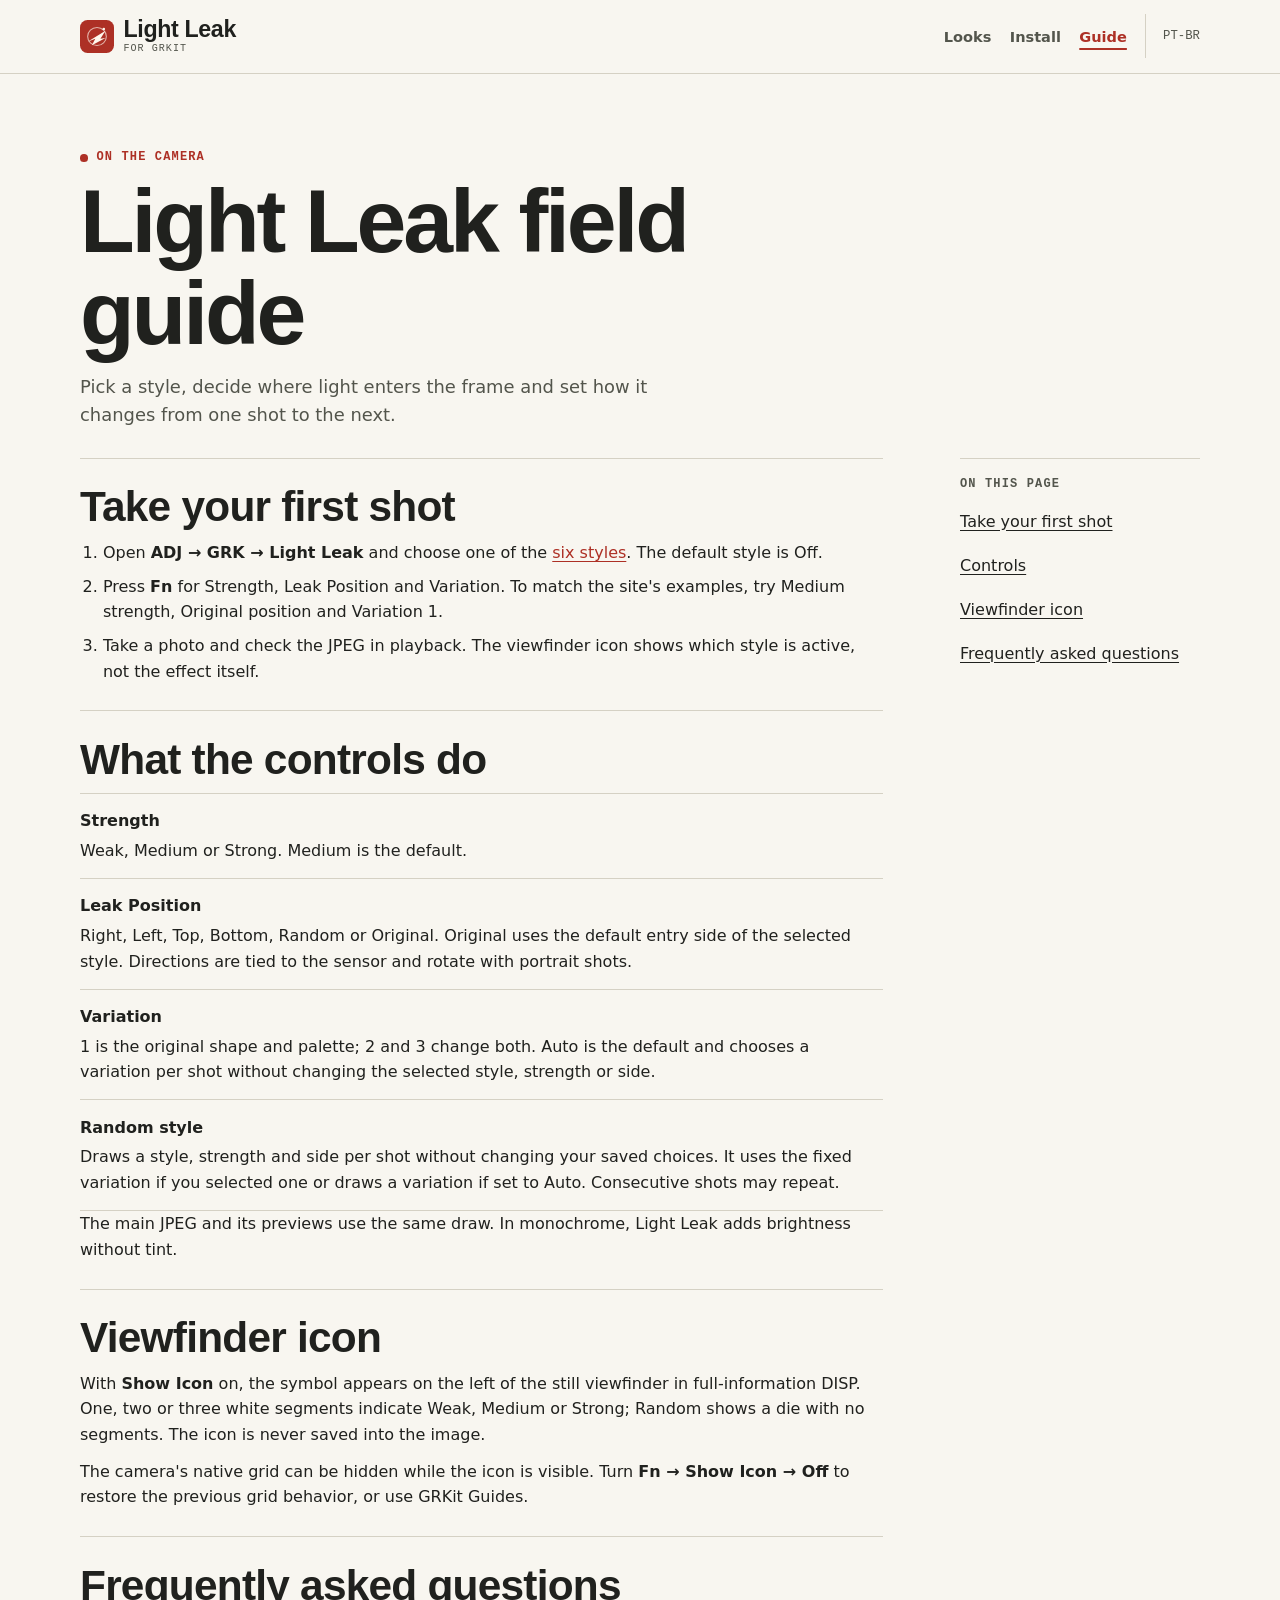
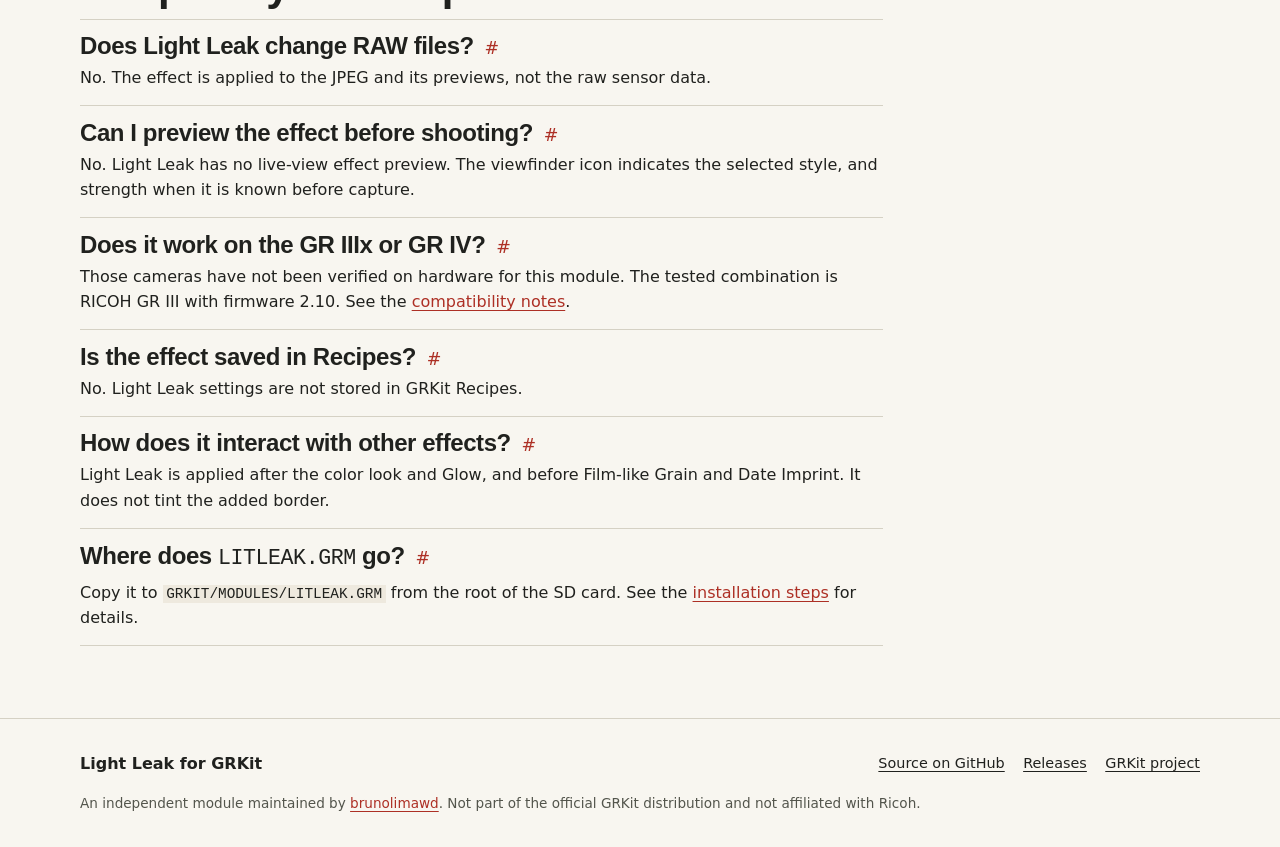
==== guide/index.html @ 66092edd "feat(site): launch the Light Leak microsite" ====
<!doctype html>
<html lang="en">
<head>
  <meta charset="utf-8">
  <meta name="viewport" content="width=device-width, initial-scale=1">
  <title>Light Leak field guide — styles, variations and FAQ</title>
  <meta name="description" content="Use Light Leak from the GRKit menu on your RICOH GR III. Learn what the controls do and get answers about RAW, live view, Recipes and compatibility.">
  <link rel="canonical" href="https://brunolimawd.github.io/grkit-light-leak/guide/">
  <link rel="alternate" hreflang="en" href="https://brunolimawd.github.io/grkit-light-leak/guide/">
  <link rel="alternate" hreflang="pt-BR" href="https://brunolimawd.github.io/grkit-light-leak/pt-br/guide/">
  <link rel="alternate" hreflang="x-default" href="https://brunolimawd.github.io/grkit-light-leak/guide/">
  <meta property="og:type" content="website">
  <meta property="og:site_name" content="Light Leak for GRKit">
  <meta property="og:title" content="Light Leak field guide — styles, variations and FAQ">
  <meta property="og:description" content="Pick a style, set the strength and direction, and see what Light Leak changes in the camera.">
  <meta property="og:url" content="https://brunolimawd.github.io/grkit-light-leak/guide/">
  <meta property="og:locale" content="en_US">
  <meta property="og:locale:alternate" content="pt_BR">
  <meta property="og:image" content="https://brunolimawd.github.io/grkit-light-leak/assets/share.jpg">
  <meta property="og:image:width" content="1200">
  <meta property="og:image:height" content="630">
  <meta property="og:image:alt" content="An illustrated train crosses a bay at dusk with a red light leak entering from the right.">
  <meta name="twitter:card" content="summary_large_image">
  <link rel="icon" type="image/svg+xml" href="../assets/mark.svg">
  <link rel="stylesheet" href="../assets/site.css">
</head>
<body>
  <a class="skip" href="#main">Skip to content</a>
  <header class="masthead">
    <div class="wrap masthead-inner">
      <a class="brand" href="../">
        <img src="../assets/mark.svg" alt="" width="40" height="40">
        <span><span class="brand-name">Light Leak</span> <span class="brand-sub">FOR GRKIT</span></span>
      </a>
      <nav class="nav" aria-label="Main navigation">
        <ul>
          <li><a href="../">Looks</a></li>
          <li><a href="../install/">Install</a></li>
          <li><a href="./" aria-current="page">Guide</a></li>
          <li><a class="language" href="../pt-br/guide/" lang="pt-BR" hreflang="pt-BR">PT-BR<span class="sr-only"> · Português (Brasil)</span></a></li>
        </ul>
      </nav>
    </div>
  </header>

  <main id="main" class="wrap" tabindex="-1">
    <div class="page-intro">
      <p class="eyebrow">On the camera</p>
      <h1>Light Leak field guide</h1>
      <p>Pick a style, decide where light enters the frame and set how it changes from one shot to the next.</p>
    </div>
    <div class="docs-layout">
      <nav class="contents" aria-label="On this page">
        <p class="label">On this page</p>
        <ul>
          <li><a href="#first-shot">Take your first shot</a></li>
          <li><a href="#controls">Controls</a></li>
          <li><a href="#viewfinder">Viewfinder icon</a></li>
          <li><a href="#faq">Frequently asked questions</a></li>
        </ul>
      </nav>
      <article class="doc" aria-label="Using the module">
        <section id="first-shot" aria-labelledby="first-shot-title">
          <h2 id="first-shot-title">Take your first shot</h2>
          <ol>
            <li>Open <strong>ADJ → GRK → Light Leak</strong> and choose one of the <a href="../#looks">six styles</a>. The default style is Off.</li>
            <li>Press <strong>Fn</strong> for Strength, Leak Position and Variation. To match the site's examples, try Medium strength, Original position and Variation 1.</li>
            <li>Take a photo and check the JPEG in playback. The viewfinder icon shows which style is active, not the effect itself.</li>
          </ol>
        </section>

        <section id="controls" aria-labelledby="controls-title">
          <h2 id="controls-title">What the controls do</h2>
          <dl class="settings">
            <div><dt>Strength</dt><dd>Weak, Medium or Strong. Medium is the default.</dd></div>
            <div><dt>Leak Position</dt><dd>Right, Left, Top, Bottom, Random or Original. Original uses the default entry side of the selected style. Directions are tied to the sensor and rotate with portrait shots.</dd></div>
            <div><dt>Variation</dt><dd>1 is the original shape and palette; 2 and 3 change both. Auto is the default and chooses a variation per shot without changing the selected style, strength or side.</dd></div>
            <div><dt>Random style</dt><dd>Draws a style, strength and side per shot without changing your saved choices. It uses the fixed variation if you selected one or draws a variation if set to Auto. Consecutive shots may repeat.</dd></div>
          </dl>
          <p>The main JPEG and its previews use the same draw. In monochrome, Light Leak adds brightness without tint.</p>
        </section>

        <section id="viewfinder" aria-labelledby="viewfinder-title">
          <h2 id="viewfinder-title">Viewfinder icon</h2>
          <p>With <strong>Show Icon</strong> on, the symbol appears on the left of the still viewfinder in full-information DISP. One, two or three white segments indicate Weak, Medium or Strong; Random shows a die with no segments. The icon is never saved into the image.</p>
          <p>The camera's native grid can be hidden while the icon is visible. Turn <strong>Fn → Show Icon → Off</strong> to restore the previous grid behavior, or use GRKit Guides.</p>
        </section>

        <section id="faq" aria-labelledby="faq-title">
          <h2 id="faq-title">Frequently asked questions</h2>
          <div class="faq">
            <div id="raw"><h3><a href="#raw">Does Light Leak change RAW files? <span class="arrow" aria-hidden="true">#</span></a></h3><p>No. The effect is applied to the JPEG and its previews, not the raw sensor data.</p></div>
            <div id="live-view"><h3><a href="#live-view">Can I preview the effect before shooting? <span class="arrow" aria-hidden="true">#</span></a></h3><p>No. Light Leak has no live-view effect preview. The viewfinder icon indicates the selected style, and strength when it is known before capture.</p></div>
            <div id="gr-iiix-gr-iv"><h3><a href="#gr-iiix-gr-iv">Does it work on the GR IIIx or GR IV? <span class="arrow" aria-hidden="true">#</span></a></h3><p>Those cameras have not been verified on hardware for this module. The tested combination is RICOH GR III with firmware 2.10. See the <a href="../install/#compatibility">compatibility notes</a>.</p></div>
            <div id="recipes"><h3><a href="#recipes">Is the effect saved in Recipes? <span class="arrow" aria-hidden="true">#</span></a></h3><p>No. Light Leak settings are not stored in GRKit Recipes.</p></div>
            <div id="timing"><h3><a href="#timing">How does it interact with other effects? <span class="arrow" aria-hidden="true">#</span></a></h3><p>Light Leak is applied after the color look and Glow, and before Film-like Grain and Date Imprint. It does not tint the added border.</p></div>
            <div id="file-path"><h3><a href="#file-path">Where does <code>LITLEAK.GRM</code> go? <span class="arrow" aria-hidden="true">#</span></a></h3><p>Copy it to <code>GRKIT/MODULES/LITLEAK.GRM</code> from the root of the SD card. See the <a href="../install/#install">installation steps</a> for details.</p></div>
          </div>
        </section>
      </article>
    </div>
  </main>

  <footer class="footer">
    <div class="wrap">
      <div class="footer-row">
        <strong>Light Leak for GRKit</strong>
        <ul class="footer-links">
          <li><a href="https://github.com/brunolimawd/grkit-light-leak">Source on GitHub</a></li>
          <li><a href="https://github.com/brunolimawd/grkit-light-leak/releases">Releases</a></li>
          <li><a href="https://grkit.app/">GRKit project</a></li>
        </ul>
      </div>
      <p>An independent module maintained by <a href="https://github.com/brunolimawd">brunolimawd</a>. Not part of the official GRKit distribution and not affiliated with Ricoh.</p>
    </div>
  </footer>
</body>
</html>
---- assets/site.css ----
@font-face {
  font-family: "IBM Plex Sans Condensed";
  src: url("ibm-plex-sans-condensed-600.woff2") format("woff2");
  font-style: normal;
  font-weight: 600;
  font-display: swap;
}

:root {
  color-scheme: light;
  --paper: #f8f6f0;
  --surface: #fdfbf6;
  --ink: #20211e;
  --muted: #53554c;
  --line: #d5d1c4;
  --accent: #ad3025;
  --accent-dark: #8b251b;
  --soft-accent: #f6e8e2;
  --dark: #222722;
  --light-ink: #fbf5e5;
  --heading: "IBM Plex Sans Condensed", "Arial Narrow", "Helvetica Neue", sans-serif;
  --sans: system-ui, -apple-system, BlinkMacSystemFont, "Segoe UI", sans-serif;
  --mono: ui-monospace, "SFMono-Regular", Consolas, monospace;
  --width: 70rem;
  --gutter: clamp(1rem, 4vw, 3rem);
}

*, *::before, *::after { box-sizing: border-box; }
body { margin: 0; background: var(--paper); color: var(--ink); font: 1rem/1.6 var(--sans); }
img { display: block; max-inline-size: 100%; }
a { color: var(--accent); text-underline-offset: .2em; }
a:hover { color: var(--accent-dark); }
:focus-visible { outline: .18rem solid var(--accent); outline-offset: .23rem; }
p, figure, dl, dd { margin: 0; }
h1, h2, h3 {
  margin: 0;
  color: inherit;
  font: 600 1em/1.03 var(--heading);
  letter-spacing: -.018em;
  text-wrap: balance;
}
h2 { font-size: clamp(2.25rem, 5vw, 3.65rem); }
h3 { font-size: 1.65rem; }
ul, ol { margin-block: 0; }
code { font: .9em/1.4 var(--mono); overflow-wrap: anywhere; }
p code, td code, li code { padding: .08em .25em; background: #eee9de; }
strong { font-weight: 700; }
[id] { scroll-margin-block-start: 1.5rem; }

.wrap { width: min(calc(100% - 2 * var(--gutter)), var(--width)); margin-inline: auto; }
.sr-only {
  position: absolute;
  width: 1px;
  height: 1px;
  padding: 0;
  overflow: hidden;
  clip-path: inset(50%);
  white-space: nowrap;
}
.skip {
  position: absolute;
  left: var(--gutter);
  top: .5rem;
  z-index: 2;
  padding: .6rem .95rem;
  transform: translateY(-180%);
  background: var(--surface);
}
.skip:focus { transform: none; }
.masthead { border-block-end: 1px solid var(--line); }
.masthead-inner { display: flex; min-height: 4.55rem; align-items: center; gap: 1.8rem; }
.brand {
  display: inline-flex;
  align-items: center;
  gap: .62rem;
  min-height: 2.75rem;
  color: var(--ink);
  text-decoration: none;
  white-space: nowrap;
}
.brand img { width: 2.1rem; height: 2.1rem; }
.brand-name { display: block; font: 600 1.45rem/.9 var(--heading); letter-spacing: -.015em; }
.brand-sub { display: block; margin-block-start: .3rem; color: var(--muted); font: .63rem/1 var(--mono); letter-spacing: .1em; }
.nav { margin-inline-start: auto; }
.nav ul, .footer-links {
  display: flex;
  align-items: center;
  flex-wrap: wrap;
  gap: .3rem 1.15rem;
  list-style: none;
  padding: 0;
}
.nav a, .language {
  display: inline-flex;
  align-items: center;
  min-height: 2.75rem;
  color: var(--muted);
  font-size: .91rem;
  font-weight: 600;
  text-decoration: none;
}
.nav a:hover, .language:hover, .nav a[aria-current="page"] { color: var(--accent); }
.nav a[aria-current="page"] { text-decoration: underline; text-decoration-thickness: 2px; text-underline-offset: .42em; }
.nav .language { padding-inline-start: 1.05rem; border-inline-start: 1px solid var(--line); font: .77rem var(--mono); }

.eyebrow, .label {
  color: var(--muted);
  font: .75rem/1.45 var(--mono);
  font-weight: 600;
  letter-spacing: .095em;
  text-transform: uppercase;
}
.eyebrow { display: flex; align-items: center; gap: .55rem; color: var(--accent); }
.eyebrow::before { content: ""; width: .48rem; height: .48rem; flex: none; border-radius: 50%; background: currentColor; }
.button {
  display: inline-flex;
  align-items: center;
  justify-content: center;
  gap: .85em;
  min-height: 2.85rem;
  padding: .57rem 1rem;
  border: 1px solid var(--accent);
  border-radius: .3rem;
  background: var(--accent);
  color: #fff;
  font-weight: 650;
  line-height: 1.3;
  text-decoration: none;
}
.button:hover { background: var(--accent-dark); border-color: var(--accent-dark); color: #fff; }
.text-link { font-weight: 650; }
.arrow { font-family: var(--sans); font-weight: 500; }

.hero { padding-block: clamp(2rem, 5vw, 4.25rem) 0; }
.hero-copy {
  display: grid;
  grid-template-columns: minmax(0, 1fr) minmax(17rem, 22rem);
  align-items: end;
  gap: 1.3rem 2.5rem;
  margin-block-end: clamp(1.45rem, 4vw, 2.3rem);
}
.hero h1 { margin-block: .35rem 0; font-size: clamp(3.6rem, 8.3vw, 7.5rem); line-height: .94; text-wrap: initial; letter-spacing: -.045em; }
.hero h1 span { display: block; margin-block-start: .56rem; font-size: .48em; letter-spacing: -.026em; }
.hero-summary { color: var(--muted); font-size: clamp(1rem, 1.45vw, 1.16rem); }
.hero-summary .button { margin-block-start: .95rem; font-size: .94rem; }
.comparison {
  padding: clamp(.35rem, 1vw, .7rem);
  background: var(--dark);
  color: var(--light-ink);
  border-radius: .55rem;
}
.comparison-frames { display: grid; grid-template-columns: repeat(2, minmax(0, 1fr)); gap: clamp(.28rem, .8vw, .58rem); }
.frame { position: relative; }
.frame img { width: 100%; height: auto; background: #506861; border-radius: .18rem; }
.frame-label {
  position: absolute;
  top: clamp(.4rem, 1.1vw, .75rem);
  left: clamp(.4rem, 1.1vw, .75rem);
  padding: .27rem .5rem;
  border-radius: .18rem;
  background: var(--dark);
  color: var(--light-ink);
  font: .7rem/1.3 var(--mono);
  letter-spacing: .045em;
  text-transform: uppercase;
}
.frame-label--active { background: var(--accent); color: #fff; }
.comparison figcaption {
  display: flex;
  flex-wrap: wrap;
  justify-content: space-between;
  gap: .25rem 1rem;
  padding: .72rem .28rem .15rem;
  color: #e7e1d1;
  font-size: .78rem;
  line-height: 1.45;
}
.comparison figcaption strong { color: var(--light-ink); }
.proof {
  display: grid;
  grid-template-columns: repeat(3, minmax(0, 1fr));
  border-block-end: 1px solid var(--line);
}
.proof > div { padding: 1.12rem 1.2rem 1.16rem; }
.proof > div:first-child { padding-inline-start: 0; }
.proof > div + div { border-inline-start: 1px solid var(--line); }
.proof dd { margin-block-start: .21rem; font-weight: 620; line-height: 1.4; }

.section { padding-block: clamp(2.8rem, 7vw, 5rem); }
.section-heading {
  display: flex;
  justify-content: space-between;
  align-items: end;
  flex-wrap: wrap;
  gap: .65rem 2rem;
  margin-block-end: 1.5rem;
}
.section-heading .eyebrow, .page-intro .eyebrow { margin-block-end: .55rem; }
.section-heading > p { max-width: 28rem; color: var(--muted); }
.look-grid { display: grid; grid-template-columns: repeat(3, minmax(0, 1fr)); gap: 1.1rem; }
.look {
  min-width: 0;
  background: var(--surface);
  border: 1px solid var(--line);
  border-radius: .38rem;
  overflow: hidden;
}
.look img { width: 100%; height: auto; background: #506861; }
.look-copy { padding: .85rem .9rem 1rem; }
.look-copy .label { display: block; margin-block-end: .23rem; color: var(--accent); font-size: .68rem; }
.look-copy p { margin-block-start: .4rem; color: var(--muted); font-size: .91rem; line-height: 1.5; }
.note { margin-block-start: 1rem; color: var(--muted); font-size: .88rem; }
.next {
  display: flex;
  justify-content: space-between;
  align-items: center;
  flex-wrap: wrap;
  gap: 1.1rem 2rem;
  margin-block-end: clamp(2.5rem, 6vw, 4.5rem);
  padding: clamp(1.2rem, 4vw, 2.5rem);
  border: 1px solid var(--line);
  border-radius: .5rem;
  background: var(--surface);
}
.next h2 { font-size: clamp(2.05rem, 4.8vw, 3rem); }
.next p { margin-block-start: .46rem; color: var(--muted); }
.next .eyebrow { margin: 0 0 .5rem; color: var(--accent); }

.page-intro { max-width: 47rem; padding-block: clamp(2.4rem, 6vw, 4.7rem) 1.75rem; }
.page-intro h1 { font-size: clamp(3.15rem, 7vw, 5.65rem); letter-spacing: -.035em; text-wrap: initial; }
.page-intro > p:last-child { margin-block-start: .8rem; max-width: 40rem; color: var(--muted); font-size: 1.12rem; }
.docs-layout { display: grid; grid-template-columns: minmax(0, 1fr) minmax(11.5rem, 15rem); gap: clamp(1.6rem, 6vw, 5rem); padding-block-end: clamp(2.75rem, 6vw, 4.5rem); }
.doc { min-width: 0; grid-column: 1; grid-row: 1; }
.doc > section { padding-block: 1.65rem; border-block-start: 1px solid var(--line); }
.doc > section:last-child { padding-block-end: 0; }
.doc h2 { font-size: clamp(2rem, 4vw, 2.65rem); }
.doc h3 { font-size: 1.5rem; }
.doc h2 + *, .doc h3 + *, .doc p + *, .doc ol + *, .doc .table + *, .doc .notice + * { margin-block-start: .7rem; }
.doc ol, .doc ul { padding-inline-start: 1.43rem; }
.doc li + li { margin-block-start: .5rem; }
.contents { grid-column: 2; grid-row: 1; align-self: start; border-block-start: 1px solid var(--line); padding-block-start: 1.05rem; }
.contents ul { list-style: none; padding: .4rem 0 0; }
.contents a { display: inline-flex; align-items: center; min-height: 2.75rem; color: var(--ink); }
.contents a:hover { color: var(--accent); }
.table { width: 100%; border-collapse: collapse; table-layout: auto; text-align: start; border-block: 1px solid var(--line); font-size: .94rem; overflow-wrap: anywhere; }
.table th, .table td { padding: .55rem .6rem; text-align: start; border-block-end: 1px solid var(--line); }
.table thead { background: #eee9df; }
.notice {
  padding: 1rem 1.12rem;
  border-inline-start: .19rem solid var(--accent);
  border-radius: .15rem;
  background: var(--soft-accent);
}
.notice .label { display: block; margin-block-end: .35rem; color: var(--accent); }
.notice .button { margin-block-start: .75rem; }
.settings, .faq { display: grid; gap: 0; }
.settings > div, .faq > div { padding-block: .9rem; border-block-end: 1px solid var(--line); }
.settings > div:first-child, .faq > div:first-child { border-block-start: 1px solid var(--line); }
.settings dt { font-weight: 720; }
.settings dd { margin-block-start: .26rem; }
.faq h3 a { color: inherit; text-decoration: none; }
.faq h3 a:hover, .faq h3 a:focus-visible { color: var(--accent); text-decoration: underline; }
.faq .arrow { margin-inline-start: .26em; color: var(--accent); font-size: .73em; }
.faq p { margin-block-start: .4rem; }

.footer { border-block-start: 1px solid var(--line); padding-block: 1.4rem 2rem; }
.footer-row { display: flex; align-items: center; justify-content: space-between; flex-wrap: wrap; gap: .5rem 1.2rem; }
.footer .footer-links a { display: inline-flex; align-items: center; min-height: 2.75rem; color: var(--ink); font-size: .9rem; }
.footer .footer-links a:hover { color: var(--accent); }
.footer p { margin-block-start: .48rem; color: var(--muted); font-size: .85rem; }

@media (max-width: 52rem) {
  .hero-copy { grid-template-columns: minmax(0, 1fr) minmax(13rem, 18.5rem); column-gap: 1.5rem; }
  .look-grid { grid-template-columns: repeat(2, minmax(0, 1fr)); }
  .docs-layout { grid-template-columns: minmax(0, 1fr); }
  .doc, .contents { grid-column: auto; grid-row: auto; }
  .contents ul { display: flex; flex-wrap: wrap; gap: 0 1.15rem; }
}

@media (max-width: 36rem) {
  .masthead-inner { flex-wrap: wrap; align-items: center; gap: 0 .85rem; padding-block: .45rem; }
  .nav { width: 100%; margin: .15rem 0 0; border-block-start: 1px solid var(--line); }
  .nav ul { gap: .15rem 1.05rem; }
  .hero-copy { grid-template-columns: minmax(0, 1fr); gap: 1rem; }
  .hero h1 { font-size: clamp(3.5rem, 12.5vw, 5.4rem); }
  .hero h1 span { margin-block-start: .34rem; }
  .comparison-frames { grid-template-columns: minmax(0, 1fr); }
  .comparison figcaption { padding: .59rem .24rem .25rem; }
  .proof > div { padding: .83rem .55rem; }
  .proof dd { font-size: .85rem; }
  .proof .label { font-size: .64rem; }
}

@media (max-width: 25rem) {
  .look-grid { grid-template-columns: minmax(0, 1fr); }
  .table th, .table td { padding-inline: .36rem; }
}
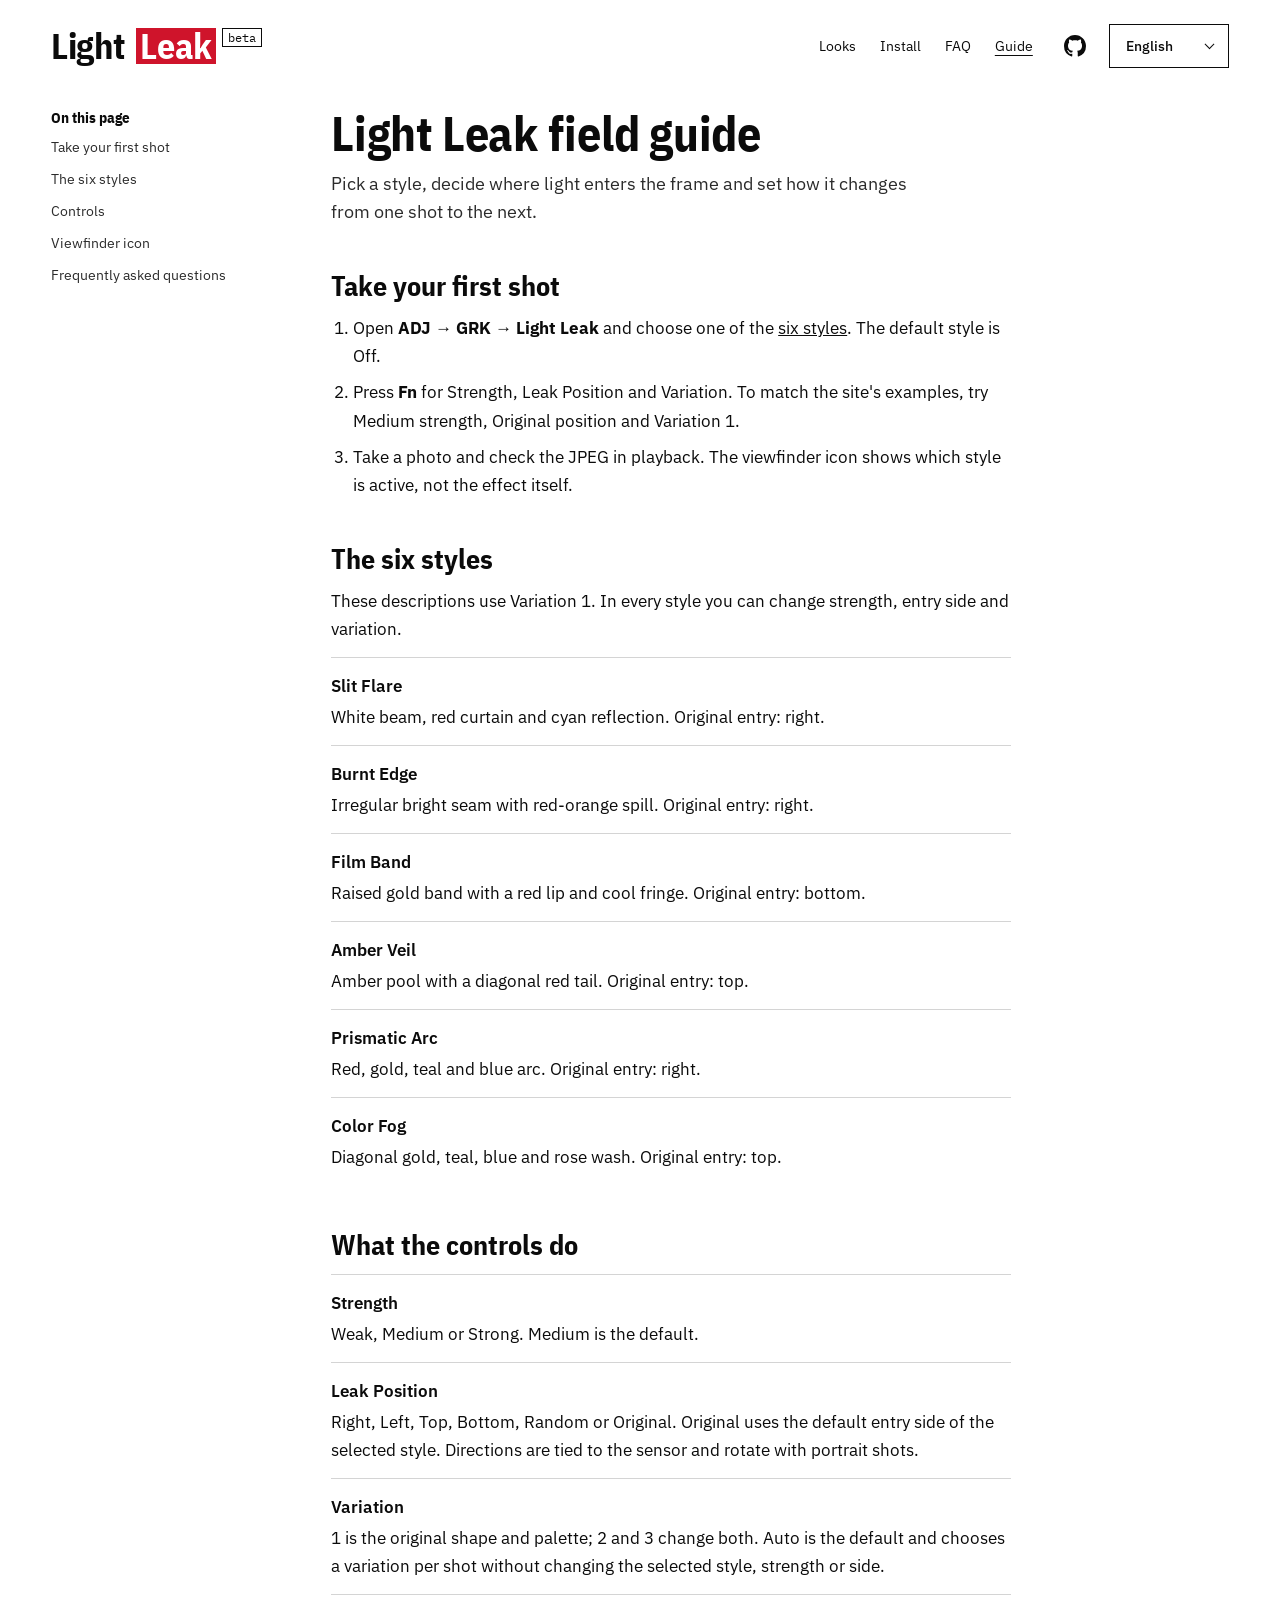
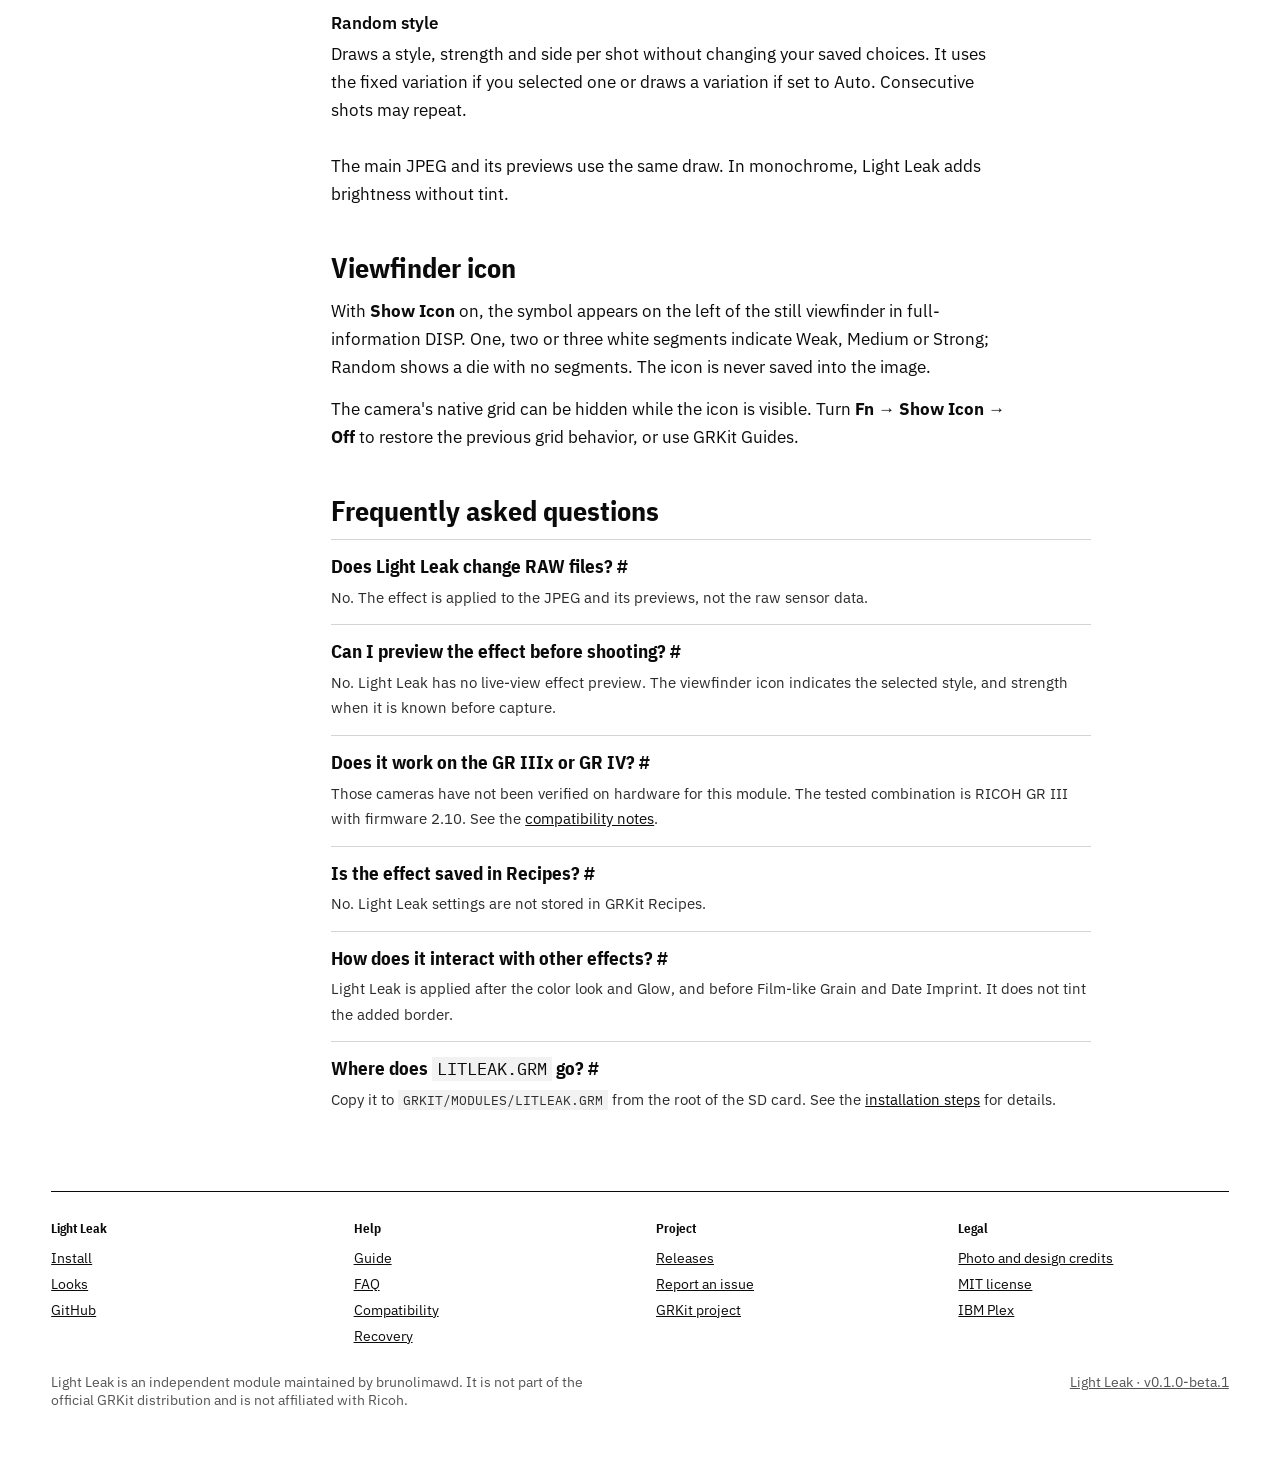
==== commit 657a244f: "feat(site): match the GRKit layout and demo photo" ====
--- a/guide/index.html
+++ b/guide/index.html
@@ -19,47 +19,57 @@
   <meta property="og:image" content="https://brunolimawd.github.io/grkit-light-leak/assets/share.jpg">
   <meta property="og:image:width" content="1200">
   <meta property="og:image:height" content="630">
-  <meta property="og:image:alt" content="An illustrated train crosses a bay at dusk with a red light leak entering from the right.">
+  <meta property="og:image:alt" content="A food truck with a striped awning and customers outside — Slit Flare">
   <meta name="twitter:card" content="summary_large_image">
   <link rel="icon" type="image/svg+xml" href="../assets/mark.svg">
   <link rel="stylesheet" href="../assets/site.css">
+  <script defer src="../assets/site.js"></script>
 </head>
-<body>
+<body class="page">
   <a class="skip" href="#main">Skip to content</a>
   <header class="masthead">
-    <div class="wrap masthead-inner">
-      <a class="brand" href="../">
-        <img src="../assets/mark.svg" alt="" width="40" height="40">
-        <span><span class="brand-name">Light Leak</span> <span class="brand-sub">FOR GRKIT</span></span>
-      </a>
-      <nav class="nav" aria-label="Main navigation">
-        <ul>
-          <li><a href="../">Looks</a></li>
-          <li><a href="../install/">Install</a></li>
-          <li><a href="./" aria-current="page">Guide</a></li>
-          <li><a class="language" href="../pt-br/guide/" lang="pt-BR" hreflang="pt-BR">PT-BR<span class="sr-only"> · Português (Brasil)</span></a></li>
-        </ul>
-      </nav>
+    <div class="masthead-top">
+      <div class="masthead-title">
+        <a class="masthead-name" href="../">Light <span class="kit">Leak</span></a>
+        <a class="masthead-version" href="https://github.com/brunolimawd/grkit-light-leak/releases">beta</a>
+      </div>
+      <div class="languages">
+        <nav class="masthead-nav" aria-label="Main navigation">
+          <a href="../#looks">Looks</a>
+          <a href="../install/">Install</a>
+          <a href="../#faq">FAQ</a>
+          <a href="../guide/" aria-current="page">Guide</a>
+        </nav>
+        <a class="github" href="https://github.com/brunolimawd/grkit-light-leak" aria-label="GitHub">
+          <img src="../assets/github.svg" width="22" height="22" alt="">
+        </a>
+        <a class="language-fallback" href="../pt-br/guide/" lang="pt-BR" hreflang="pt-BR">Português</a>
+        <span class="language-select" hidden>
+          <select class="button" aria-label="Language" data-language>
+            <option value="../guide/" lang="en" selected>English</option>
+            <option value="../pt-br/guide/" lang="pt-BR">Português</option>
+          </select>
+        </span>
+      </div>
     </div>
   </header>
 
-  <main id="main" class="wrap" tabindex="-1">
-    <div class="page-intro">
-      <p class="eyebrow">On the camera</p>
-      <h1>Light Leak field guide</h1>
-      <p>Pick a style, decide where light enters the frame and set how it changes from one shot to the next.</p>
-    </div>
+  <main id="main" tabindex="-1">
     <div class="docs-layout">
-      <nav class="contents" aria-label="On this page">
-        <p class="label">On this page</p>
+      <nav class="docs-side" aria-label="On this page">
+        <h2>On this page</h2>
         <ul>
           <li><a href="#first-shot">Take your first shot</a></li>
+          <li><a href="#styles">The six styles</a></li>
           <li><a href="#controls">Controls</a></li>
           <li><a href="#viewfinder">Viewfinder icon</a></li>
           <li><a href="#faq">Frequently asked questions</a></li>
         </ul>
       </nav>
       <article class="doc" aria-label="Using the module">
+        <h1>Light Leak field guide</h1>
+        <p class="docs-lead">Pick a style, decide where light enters the frame and set how it changes from one shot to the next.</p>
+
         <section id="first-shot" aria-labelledby="first-shot-title">
           <h2 id="first-shot-title">Take your first shot</h2>
           <ol>
@@ -67,6 +77,19 @@
             <li>Press <strong>Fn</strong> for Strength, Leak Position and Variation. To match the site's examples, try Medium strength, Original position and Variation 1.</li>
             <li>Take a photo and check the JPEG in playback. The viewfinder icon shows which style is active, not the effect itself.</li>
           </ol>
+        </section>
+
+        <section id="styles" aria-labelledby="styles-title">
+          <h2 id="styles-title">The six styles</h2>
+          <p>These descriptions use Variation 1. In every style you can change strength, entry side and variation.</p>
+          <dl class="settings">
+            <div><dt>Slit Flare</dt><dd>White beam, red curtain and cyan reflection. Original entry: right.</dd></div>
+            <div><dt>Burnt Edge</dt><dd>Irregular bright seam with red-orange spill. Original entry: right.</dd></div>
+            <div><dt>Film Band</dt><dd>Raised gold band with a red lip and cool fringe. Original entry: bottom.</dd></div>
+            <div><dt>Amber Veil</dt><dd>Amber pool with a diagonal red tail. Original entry: top.</dd></div>
+            <div><dt>Prismatic Arc</dt><dd>Red, gold, teal and blue arc. Original entry: right.</dd></div>
+            <div><dt>Color Fog</dt><dd>Diagonal gold, teal, blue and rose wash. Original entry: top.</dd></div>
+          </dl>
         </section>
 
         <section id="controls" aria-labelledby="controls-title">
@@ -102,16 +125,44 @@
   </main>
 
   <footer class="footer">
-    <div class="wrap">
-      <div class="footer-row">
-        <strong>Light Leak for GRKit</strong>
-        <ul class="footer-links">
-          <li><a href="https://github.com/brunolimawd/grkit-light-leak">Source on GitHub</a></li>
+    <div class="footer-links">
+      <div class="footer-group">
+        <p class="footer-heading">Light Leak</p>
+        <ul>
+          <li><a href="../install/">Install</a></li>
+          <li><a href="../#looks">Looks</a></li>
+          <li><a href="https://github.com/brunolimawd/grkit-light-leak">GitHub</a></li>
+        </ul>
+      </div>
+      <div class="footer-group">
+        <p class="footer-heading">Help</p>
+        <ul>
+          <li><a href="../guide/">Guide</a></li>
+          <li><a href="../#faq">FAQ</a></li>
+          <li><a href="../install/#compatibility">Compatibility</a></li>
+          <li><a href="https://grkit.app/docs/recovery/">Recovery</a></li>
+        </ul>
+      </div>
+      <div class="footer-group">
+        <p class="footer-heading">Project</p>
+        <ul>
           <li><a href="https://github.com/brunolimawd/grkit-light-leak/releases">Releases</a></li>
+          <li><a href="https://github.com/brunolimawd/grkit-light-leak/issues">Report an issue</a></li>
           <li><a href="https://grkit.app/">GRKit project</a></li>
         </ul>
       </div>
-      <p>An independent module maintained by <a href="https://github.com/brunolimawd">brunolimawd</a>. Not part of the official GRKit distribution and not affiliated with Ricoh.</p>
+      <div class="footer-group">
+        <p class="footer-heading">Legal</p>
+        <ul>
+          <li><a href="https://github.com/brunolimawd/grkit-light-leak/tree/gh-pages#sample-photo-and-credits">Photo and design credits</a></li>
+          <li><a href="https://github.com/brunolimawd/grkit-light-leak/blob/gh-pages/LICENSE">MIT license</a></li>
+          <li><a href="../assets/IBM-Plex-OFL.txt">IBM Plex</a></li>
+        </ul>
+      </div>
+    </div>
+    <div class="footer-meta">
+      <p>Light Leak is an independent module maintained by brunolimawd. It is not part of the official GRKit distribution and is not affiliated with Ricoh.</p>
+      <a href="https://github.com/brunolimawd/grkit-light-leak/releases">Light Leak · v0.1.0-beta.1</a>
     </div>
   </footer>
 </body>
--- a/assets/site.css
+++ b/assets/site.css
@@ -1,297 +1,376 @@
-@font-face {
-  font-family: "IBM Plex Sans Condensed";
-  src: url("ibm-plex-sans-condensed-600.woff2") format("woff2");
-  font-style: normal;
+/* Layout and component styles adapted from ahonn/GRKit web/src/styles.css
+   (MIT, see LICENSE). Only the components used on this site are included. */
+@font-face {
+  font-family: 'IBM Plex Sans';
+  src: url('ibm-plex-sans-400.woff2') format('woff2');
+  font-weight: 400;
+  font-display: swap;
+}
+@font-face {
+  font-family: 'IBM Plex Sans';
+  src: url('ibm-plex-sans-500.woff2') format('woff2');
+  font-weight: 500;
+  font-display: swap;
+}
+@font-face {
+  font-family: 'IBM Plex Sans';
+  src: url('ibm-plex-sans-600.woff2') format('woff2');
   font-weight: 600;
   font-display: swap;
 }
+@font-face {
+  font-family: 'IBM Plex Sans';
+  src: url('ibm-plex-sans-700.woff2') format('woff2');
+  font-weight: 700;
+  font-display: swap;
+}
+@font-face {
+  font-family: 'IBM Plex Sans Condensed';
+  src: url('ibm-plex-sans-condensed-700.woff2') format('woff2');
+  font-weight: 700;
+  font-display: swap;
+}
+@font-face {
+  font-family: 'IBM Plex Mono';
+  src: url('ibm-plex-mono-400.woff2') format('woff2');
+  font-weight: 400;
+  font-display: swap;
+}
+@font-face {
+  font-family: 'IBM Plex Mono';
+  src: url('ibm-plex-mono-500.woff2') format('woff2');
+  font-weight: 500;
+  font-display: swap;
+}
 
 :root {
+  --ink: #0b0b0b;
+  --ink-2: #2b2b2b;
+  --muted: #545454;
+  --line: #d4d4d4;
+  --paper: #ffffff;
+  --accent: #cf142b;
+  --selected: #fcf1f2;
+  --warning: #a3111f;
+  --code: #f2f2f2;
+  --body: 'IBM Plex Sans', sans-serif;
+  --display: 'IBM Plex Sans Condensed', sans-serif;
+  --mono: 'IBM Plex Mono', monospace;
+  --stuck-heading-line: 36px;
   color-scheme: light;
-  --paper: #f8f6f0;
-  --surface: #fdfbf6;
-  --ink: #20211e;
-  --muted: #53554c;
-  --line: #d5d1c4;
-  --accent: #ad3025;
-  --accent-dark: #8b251b;
-  --soft-accent: #f6e8e2;
-  --dark: #222722;
-  --light-ink: #fbf5e5;
-  --heading: "IBM Plex Sans Condensed", "Arial Narrow", "Helvetica Neue", sans-serif;
-  --sans: system-ui, -apple-system, BlinkMacSystemFont, "Segoe UI", sans-serif;
-  --mono: ui-monospace, "SFMono-Regular", Consolas, monospace;
-  --width: 70rem;
-  --gutter: clamp(1rem, 4vw, 3rem);
-}
-
-*, *::before, *::after { box-sizing: border-box; }
-body { margin: 0; background: var(--paper); color: var(--ink); font: 1rem/1.6 var(--sans); }
-img { display: block; max-inline-size: 100%; }
-a { color: var(--accent); text-underline-offset: .2em; }
-a:hover { color: var(--accent-dark); }
-:focus-visible { outline: .18rem solid var(--accent); outline-offset: .23rem; }
-p, figure, dl, dd { margin: 0; }
-h1, h2, h3 {
+}
+
+* { box-sizing: border-box; }
+body { margin: 0; background: var(--paper); color: var(--ink); font-family: var(--body); -webkit-text-size-adjust: 100%; }
+a { color: var(--ink); }
+a:hover { color: var(--accent); }
+button, select { font: inherit; color: inherit; }
+:focus-visible { outline: 2px solid var(--accent); outline-offset: 2px; }
+[hidden] { display: none !important; }
+code { background: var(--code); font: .88em var(--mono); overflow-wrap: anywhere; padding: 1px 5px; }
+.skip { position: absolute; top: 8px; left: 16px; z-index: 6; padding: 8px 12px; transform: translateY(-150%); background: var(--paper); }
+.skip:focus { transform: none; }
+
+.page {
+  max-width: 1280px;
+  margin: 0 auto;
+  padding: 24px clamp(16px, 4vw, 56px) 64px;
+  display: flex;
+  flex-direction: column;
+}
+
+.button {
+  min-height: 44px;
+  padding: 0 16px;
+  border: 1px solid var(--ink);
+  border-radius: 0;
+  background: var(--paper);
+  color: var(--ink);
+  font-size: 14px;
+  font-weight: 500;
+  cursor: pointer;
+}
+.button.small { min-height: 40px; padding: 0 12px; font-size: 13px; }
+.button[aria-pressed='true'] { background: var(--ink); color: var(--paper); }
+.download {
+  min-height: 60px;
+  padding: 0 28px;
+  border: 0;
+  border-radius: 0;
+  background: var(--ink);
+  color: var(--paper);
+  font-size: 22px;
+  font-weight: 700;
+  text-align: left;
+  cursor: pointer;
+}
+@media (hover: hover) {
+  .button:not([aria-pressed='true']):hover { background: var(--code); }
+}
+
+.masthead { padding-bottom: 40px; }
+.masthead-top { display: flex; justify-content: space-between; align-items: center; gap: 16px; }
+.masthead-title { display: flex; align-items: flex-start; gap: 6px; }
+.masthead-version {
+  padding: 1px 5px;
+  border: 1px solid var(--ink);
+  font: 12px var(--mono);
+  color: var(--ink);
+  text-decoration: none;
+}
+.masthead-version:hover { background: var(--ink); color: var(--paper); }
+.masthead-name {
   margin: 0;
   color: inherit;
-  font: 600 1em/1.03 var(--heading);
-  letter-spacing: -.018em;
-  text-wrap: balance;
-}
-h2 { font-size: clamp(2.25rem, 5vw, 3.65rem); }
-h3 { font-size: 1.65rem; }
-ul, ol { margin-block: 0; }
-code { font: .9em/1.4 var(--mono); overflow-wrap: anywhere; }
-p code, td code, li code { padding: .08em .25em; background: #eee9de; }
-strong { font-weight: 700; }
-[id] { scroll-margin-block-start: 1.5rem; }
-
-.wrap { width: min(calc(100% - 2 * var(--gutter)), var(--width)); margin-inline: auto; }
-.sr-only {
-  position: absolute;
-  width: 1px;
-  height: 1px;
-  padding: 0;
-  overflow: hidden;
-  clip-path: inset(50%);
+  text-decoration: none;
+  font-family: var(--display);
+  font-weight: 700;
+  font-size: 36px;
+  line-height: 1;
+  letter-spacing: -0.01em;
   white-space: nowrap;
 }
-.skip {
-  position: absolute;
-  left: var(--gutter);
-  top: .5rem;
+.masthead-name .kit { display: inline-block; margin-left: 0.11em; padding: 0 0.12em; background: var(--accent); color: var(--paper); }
+.masthead-name:hover { color: var(--ink); }
+.masthead-name:hover .kit { background: var(--warning); }
+.masthead-nav { display: flex; gap: 24px; margin-right: 8px; font-size: 14px; }
+.masthead-nav a { text-decoration: none; white-space: nowrap; }
+.masthead-nav a[aria-current='page'] { text-decoration: underline; text-underline-offset: 4px; }
+.languages { display: flex; justify-content: flex-end; align-items: center; gap: 12px; }
+.github { display: inline-flex; align-items: center; justify-content: center; width: 44px; height: 44px; flex: none; }
+.language-select { display: block; position: relative; }
+.language-select .button { appearance: none; min-width: 112px; padding-right: 36px; }
+.language-select::after {
+  content: '';
+  position: absolute;
+  top: 50%;
+  right: 16px;
+  width: 6px;
+  height: 6px;
+  border-right: 1.5px solid currentColor;
+  border-bottom: 1.5px solid currentColor;
+  transform: translateY(-75%) rotate(45deg);
+  pointer-events: none;
+}
+.language-fallback { display: inline-flex; align-items: center; font-size: 14px; min-height: 44px; }
+@media (max-width: 900px) { .masthead-nav { display: none; } }
+@media (max-width: 560px) { .masthead-name { font-size: 30px; } }
+@media (max-width: 400px) {
+  .masthead-version { display: none; }
+  .masthead-top, .languages { gap: 4px; }
+  .language-select .button { min-width: 0; padding-right: 26px; padding-left: 8px; }
+  .language-select::after { right: 10px; }
+}
+@media (max-width: 355px) {
+  .masthead-name { font-size: 26px; }
+  .language-select .button { font-size: 12px; }
+}
+
+.landing-hero {
+  display: grid;
+  grid-template-columns: minmax(0, 5fr) minmax(0, 6fr);
+  align-items: center;
+  gap: 32px 56px;
+  padding-bottom: 48px;
+}
+.landing-copy { display: flex; flex-direction: column; gap: 28px; }
+.landing-copy .lead { margin: 0; font: 700 clamp(30px, 4.2vw, 56px)/1.12 var(--display); max-width: 16em; }
+.landing-copy .lead-line { display: block; }
+.landing-action { display: flex; flex-direction: column; align-items: flex-start; gap: 10px; max-width: 34em; }
+.landing-install { display: inline-flex; align-items: center; text-decoration: none; }
+.landing-install:hover { color: var(--paper); background: var(--ink-2); }
+.landing-safe-install { align-self: flex-start; }
+.landing-looks { display: flex; flex-direction: column; gap: 10px; min-width: 0; }
+.landing-looks-meta { display: flex; flex-wrap: wrap; justify-content: space-between; align-items: baseline; gap: 4px 16px; }
+.landing-look-name { margin: 0; font-family: var(--display); font-weight: 700; font-size: 22px; }
+.landing-strip { display: grid; grid-template-columns: repeat(6, minmax(0, 84px)); gap: 4px; }
+.landing-film {
+  min-width: 0;
+  min-height: 102px;
+  display: flex;
+  flex-direction: column;
+  align-items: center;
+  gap: 6px;
+  padding: 8px 2px;
+  border: 1px solid transparent;
+  border-radius: 0;
+  background: none;
+  font-size: 12px;
+  line-height: 1.25;
+  text-align: center;
+  overflow-wrap: anywhere;
+  cursor: pointer;
+}
+.landing-icon { display: grid; place-items: center; width: 48px; max-width: 100%; aspect-ratio: 1; }
+.landing-icon img { display: block; width: 40px; max-width: 100%; height: auto; }
+.landing-film:hover { border-color: var(--line); }
+.landing-film[aria-pressed='true'] { border-color: var(--accent); background: var(--selected); }
+.landing-text { margin: 0; max-width: 62ch; line-height: 1.6; color: var(--ink-2); }
+.landing-choices { display: flex; flex-wrap: wrap; align-items: center; gap: 4px; }
+.landing-ratio { font-family: var(--mono); }
+.landing-framing { display: flex; flex-direction: column; gap: 16px; }
+.landing-framing-views { display: grid; grid-template-columns: minmax(0, 3fr) minmax(0, 2fr); align-items: start; gap: 24px; }
+.landing-framing-views figure, .landing-screens figure, .landing-detail { margin: 0; }
+.landing-framing-views figcaption { margin-top: 8px; font-size: 13px; color: var(--muted); }
+.landing-framing-views figcaption b { color: var(--ink); font-weight: 600; }
+.frame { position: relative; aspect-ratio: 3 / 2; background: #c9c4ba; overflow: hidden; }
+.frame img { position: absolute; inset: 0; width: 100%; height: 100%; object-fit: cover; }
+.image-comparison { --split: 50%; position: relative; width: 100%; height: 100%; }
+.image-comparison .comparison-effect { position: absolute; inset: 0; clip-path: inset(0 0 0 var(--split)); }
+.comparison-control {
+  position: absolute;
+  z-index: 3;
+  inset: 0;
+  width: 100%;
+  height: 100%;
+  margin: 0;
+  opacity: 0;
+  cursor: ew-resize;
+}
+.comparison-handle {
+  position: absolute;
   z-index: 2;
-  padding: .6rem .95rem;
-  transform: translateY(-180%);
-  background: var(--surface);
-}
-.skip:focus { transform: none; }
-.masthead { border-block-end: 1px solid var(--line); }
-.masthead-inner { display: flex; min-height: 4.55rem; align-items: center; gap: 1.8rem; }
-.brand {
-  display: inline-flex;
-  align-items: center;
-  gap: .62rem;
-  min-height: 2.75rem;
-  color: var(--ink);
-  text-decoration: none;
-  white-space: nowrap;
-}
-.brand img { width: 2.1rem; height: 2.1rem; }
-.brand-name { display: block; font: 600 1.45rem/.9 var(--heading); letter-spacing: -.015em; }
-.brand-sub { display: block; margin-block-start: .3rem; color: var(--muted); font: .63rem/1 var(--mono); letter-spacing: .1em; }
-.nav { margin-inline-start: auto; }
-.nav ul, .footer-links {
-  display: flex;
-  align-items: center;
-  flex-wrap: wrap;
-  gap: .3rem 1.15rem;
-  list-style: none;
-  padding: 0;
-}
-.nav a, .language {
-  display: inline-flex;
-  align-items: center;
-  min-height: 2.75rem;
-  color: var(--muted);
-  font-size: .91rem;
-  font-weight: 600;
-  text-decoration: none;
-}
-.nav a:hover, .language:hover, .nav a[aria-current="page"] { color: var(--accent); }
-.nav a[aria-current="page"] { text-decoration: underline; text-decoration-thickness: 2px; text-underline-offset: .42em; }
-.nav .language { padding-inline-start: 1.05rem; border-inline-start: 1px solid var(--line); font: .77rem var(--mono); }
-
-.eyebrow, .label {
-  color: var(--muted);
-  font: .75rem/1.45 var(--mono);
-  font-weight: 600;
-  letter-spacing: .095em;
-  text-transform: uppercase;
-}
-.eyebrow { display: flex; align-items: center; gap: .55rem; color: var(--accent); }
-.eyebrow::before { content: ""; width: .48rem; height: .48rem; flex: none; border-radius: 50%; background: currentColor; }
-.button {
-  display: inline-flex;
-  align-items: center;
-  justify-content: center;
-  gap: .85em;
-  min-height: 2.85rem;
-  padding: .57rem 1rem;
-  border: 1px solid var(--accent);
-  border-radius: .3rem;
-  background: var(--accent);
+  inset-block: 0;
+  left: clamp(16px, var(--split), calc(100% - 16px));
+  width: 2px;
+  transform: translateX(-50%);
   color: #fff;
-  font-weight: 650;
-  line-height: 1.3;
-  text-decoration: none;
-}
-.button:hover { background: var(--accent-dark); border-color: var(--accent-dark); color: #fff; }
-.text-link { font-weight: 650; }
-.arrow { font-family: var(--sans); font-weight: 500; }
-
-.hero { padding-block: clamp(2rem, 5vw, 4.25rem) 0; }
-.hero-copy {
+  background: currentColor;
+  pointer-events: none;
+}
+.comparison-knob {
+  position: absolute;
+  top: 50%;
+  left: 50%;
   display: grid;
-  grid-template-columns: minmax(0, 1fr) minmax(17rem, 22rem);
-  align-items: end;
-  gap: 1.3rem 2.5rem;
-  margin-block-end: clamp(1.45rem, 4vw, 2.3rem);
-}
-.hero h1 { margin-block: .35rem 0; font-size: clamp(3.6rem, 8.3vw, 7.5rem); line-height: .94; text-wrap: initial; letter-spacing: -.045em; }
-.hero h1 span { display: block; margin-block-start: .56rem; font-size: .48em; letter-spacing: -.026em; }
-.hero-summary { color: var(--muted); font-size: clamp(1rem, 1.45vw, 1.16rem); }
-.hero-summary .button { margin-block-start: .95rem; font-size: .94rem; }
-.comparison {
-  padding: clamp(.35rem, 1vw, .7rem);
-  background: var(--dark);
-  color: var(--light-ink);
-  border-radius: .55rem;
-}
-.comparison-frames { display: grid; grid-template-columns: repeat(2, minmax(0, 1fr)); gap: clamp(.28rem, .8vw, .58rem); }
-.frame { position: relative; }
-.frame img { width: 100%; height: auto; background: #506861; border-radius: .18rem; }
-.frame-label {
-  position: absolute;
-  top: clamp(.4rem, 1.1vw, .75rem);
-  left: clamp(.4rem, 1.1vw, .75rem);
-  padding: .27rem .5rem;
-  border-radius: .18rem;
-  background: var(--dark);
-  color: var(--light-ink);
-  font: .7rem/1.3 var(--mono);
-  letter-spacing: .045em;
-  text-transform: uppercase;
-}
-.frame-label--active { background: var(--accent); color: #fff; }
-.comparison figcaption {
-  display: flex;
-  flex-wrap: wrap;
-  justify-content: space-between;
-  gap: .25rem 1rem;
-  padding: .72rem .28rem .15rem;
-  color: #e7e1d1;
-  font-size: .78rem;
-  line-height: 1.45;
-}
-.comparison figcaption strong { color: var(--light-ink); }
-.proof {
+  place-items: center;
+  width: 32px;
+  height: 32px;
+  border: 2px solid currentColor;
+  border-radius: 50%;
+  background: rgb(11 11 11 / .38);
+  backdrop-filter: blur(7px);
+  transform: translate(-50%, -50%);
+}
+.comparison-control:focus-visible + .comparison-handle .comparison-knob {
+  outline: 2px solid var(--accent);
+  outline-offset: 2px;
+}
+.tag {
+  z-index: 2;
+  pointer-events: none;
+  position: absolute;
+  top: 10px;
+  right: 10px;
+  background: rgba(11, 11, 11, 0.78);
+  color: var(--paper);
+  font-size: 12px;
+  padding: 4px 8px;
+}
+.landing-details { display: grid; grid-template-columns: repeat(auto-fit, minmax(min(100%, 340px), 1fr)); gap: 40px 32px; }
+.landing-detail figcaption { display: flex; flex-direction: column; gap: 10px; margin-top: 12px; }
+.landing-detail h3, .landing-facts h3 { margin: 0; font-family: var(--display); font-weight: 700; font-size: 19px; }
+.landing-detail p { margin: 0; font-size: 14px; line-height: 1.6; color: var(--ink-2); }
+.landing-detail .note { color: var(--muted); }
+.landing-detail .button.small { padding: 0 8px; }
+.landing-screens { display: grid; grid-template-columns: repeat(auto-fit, minmax(min(100%, 280px), 1fr)); gap: 24px; }
+.landing-screens figcaption { margin-top: 10px; font-size: 14px; }
+.camera-diagram {
   display: grid;
-  grid-template-columns: repeat(3, minmax(0, 1fr));
-  border-block-end: 1px solid var(--line);
-}
-.proof > div { padding: 1.12rem 1.2rem 1.16rem; }
-.proof > div:first-child { padding-inline-start: 0; }
-.proof > div + div { border-inline-start: 1px solid var(--line); }
-.proof dd { margin-block-start: .21rem; font-weight: 620; line-height: 1.4; }
-
-.section { padding-block: clamp(2.8rem, 7vw, 5rem); }
-.section-heading {
-  display: flex;
-  justify-content: space-between;
-  align-items: end;
-  flex-wrap: wrap;
-  gap: .65rem 2rem;
-  margin-block-end: 1.5rem;
-}
-.section-heading .eyebrow, .page-intro .eyebrow { margin-block-end: .55rem; }
-.section-heading > p { max-width: 28rem; color: var(--muted); }
-.look-grid { display: grid; grid-template-columns: repeat(3, minmax(0, 1fr)); gap: 1.1rem; }
-.look {
-  min-width: 0;
-  background: var(--surface);
-  border: 1px solid var(--line);
-  border-radius: .38rem;
-  overflow: hidden;
-}
-.look img { width: 100%; height: auto; background: #506861; }
-.look-copy { padding: .85rem .9rem 1rem; }
-.look-copy .label { display: block; margin-block-end: .23rem; color: var(--accent); font-size: .68rem; }
-.look-copy p { margin-block-start: .4rem; color: var(--muted); font-size: .91rem; line-height: 1.5; }
-.note { margin-block-start: 1rem; color: var(--muted); font-size: .88rem; }
-.next {
-  display: flex;
-  justify-content: space-between;
-  align-items: center;
-  flex-wrap: wrap;
-  gap: 1.1rem 2rem;
-  margin-block-end: clamp(2.5rem, 6vw, 4.5rem);
-  padding: clamp(1.2rem, 4vw, 2.5rem);
-  border: 1px solid var(--line);
-  border-radius: .5rem;
-  background: var(--surface);
-}
-.next h2 { font-size: clamp(2.05rem, 4.8vw, 3rem); }
-.next p { margin-block-start: .46rem; color: var(--muted); }
-.next .eyebrow { margin: 0 0 .5rem; color: var(--accent); }
-
-.page-intro { max-width: 47rem; padding-block: clamp(2.4rem, 6vw, 4.7rem) 1.75rem; }
-.page-intro h1 { font-size: clamp(3.15rem, 7vw, 5.65rem); letter-spacing: -.035em; text-wrap: initial; }
-.page-intro > p:last-child { margin-block-start: .8rem; max-width: 40rem; color: var(--muted); font-size: 1.12rem; }
-.docs-layout { display: grid; grid-template-columns: minmax(0, 1fr) minmax(11.5rem, 15rem); gap: clamp(1.6rem, 6vw, 5rem); padding-block-end: clamp(2.75rem, 6vw, 4.5rem); }
-.doc { min-width: 0; grid-column: 1; grid-row: 1; }
-.doc > section { padding-block: 1.65rem; border-block-start: 1px solid var(--line); }
-.doc > section:last-child { padding-block-end: 0; }
-.doc h2 { font-size: clamp(2rem, 4vw, 2.65rem); }
-.doc h3 { font-size: 1.5rem; }
-.doc h2 + *, .doc h3 + *, .doc p + *, .doc ol + *, .doc .table + *, .doc .notice + * { margin-block-start: .7rem; }
-.doc ol, .doc ul { padding-inline-start: 1.43rem; }
-.doc li + li { margin-block-start: .5rem; }
-.contents { grid-column: 2; grid-row: 1; align-self: start; border-block-start: 1px solid var(--line); padding-block-start: 1.05rem; }
-.contents ul { list-style: none; padding: .4rem 0 0; }
-.contents a { display: inline-flex; align-items: center; min-height: 2.75rem; color: var(--ink); }
-.contents a:hover { color: var(--accent); }
-.table { width: 100%; border-collapse: collapse; table-layout: auto; text-align: start; border-block: 1px solid var(--line); font-size: .94rem; overflow-wrap: anywhere; }
-.table th, .table td { padding: .55rem .6rem; text-align: start; border-block-end: 1px solid var(--line); }
-.table thead { background: #eee9df; }
-.notice {
-  padding: 1rem 1.12rem;
-  border-inline-start: .19rem solid var(--accent);
-  border-radius: .15rem;
-  background: var(--soft-accent);
-}
-.notice .label { display: block; margin-block-end: .35rem; color: var(--accent); }
-.notice .button { margin-block-start: .75rem; }
-.settings, .faq { display: grid; gap: 0; }
-.settings > div, .faq > div { padding-block: .9rem; border-block-end: 1px solid var(--line); }
-.settings > div:first-child, .faq > div:first-child { border-block-start: 1px solid var(--line); }
-.settings dt { font-weight: 720; }
-.settings dd { margin-block-start: .26rem; }
-.faq h3 a { color: inherit; text-decoration: none; }
-.faq h3 a:hover, .faq h3 a:focus-visible { color: var(--accent); text-decoration: underline; }
-.faq .arrow { margin-inline-start: .26em; color: var(--accent); font-size: .73em; }
-.faq p { margin-block-start: .4rem; }
-
-.footer { border-block-start: 1px solid var(--line); padding-block: 1.4rem 2rem; }
-.footer-row { display: flex; align-items: center; justify-content: space-between; flex-wrap: wrap; gap: .5rem 1.2rem; }
-.footer .footer-links a { display: inline-flex; align-items: center; min-height: 2.75rem; color: var(--ink); font-size: .9rem; }
-.footer .footer-links a:hover { color: var(--accent); }
-.footer p { margin-block-start: .48rem; color: var(--muted); font-size: .85rem; }
-
-@media (max-width: 52rem) {
-  .hero-copy { grid-template-columns: minmax(0, 1fr) minmax(13rem, 18.5rem); column-gap: 1.5rem; }
-  .look-grid { grid-template-columns: repeat(2, minmax(0, 1fr)); }
-  .docs-layout { grid-template-columns: minmax(0, 1fr); }
-  .doc, .contents { grid-column: auto; grid-row: auto; }
-  .contents ul { display: flex; flex-wrap: wrap; gap: 0 1.15rem; }
-}
-
-@media (max-width: 36rem) {
-  .masthead-inner { flex-wrap: wrap; align-items: center; gap: 0 .85rem; padding-block: .45rem; }
-  .nav { width: 100%; margin: .15rem 0 0; border-block-start: 1px solid var(--line); }
-  .nav ul { gap: .15rem 1.05rem; }
-  .hero-copy { grid-template-columns: minmax(0, 1fr); gap: 1rem; }
-  .hero h1 { font-size: clamp(3.5rem, 12.5vw, 5.4rem); }
-  .hero h1 span { margin-block-start: .34rem; }
-  .comparison-frames { grid-template-columns: minmax(0, 1fr); }
-  .comparison figcaption { padding: .59rem .24rem .25rem; }
-  .proof > div { padding: .83rem .55rem; }
-  .proof dd { font-size: .85rem; }
-  .proof .label { font-size: .64rem; }
-}
-
-@media (max-width: 25rem) {
-  .look-grid { grid-template-columns: minmax(0, 1fr); }
-  .table th, .table td { padding-inline: .36rem; }
-}
+  place-content: center;
+  gap: 12px;
+  aspect-ratio: 3 / 2;
+  padding: 20px;
+  background: #202020;
+  color: #fff;
+  font: 500 14px/1.4 var(--mono);
+}
+.camera-diagram p { margin: 0; }
+.camera-diagram-tiles { display: flex; flex-wrap: wrap; gap: 8px; }
+.camera-diagram-tiles img { width: 40px; max-width: 100%; height: auto; }
+.camera-diagram-tiles img:first-child { outline: 1px solid #fff; }
+.landing-facts { margin: 0; padding: 0; list-style: none; display: grid; grid-template-columns: repeat(auto-fit, minmax(min(100%, 220px), 1fr)); gap: 16px 24px; }
+.landing-facts li { padding-right: 20px; }
+.landing-facts p { margin: 6px 0 0; font-size: 14px; line-height: 1.6; color: var(--ink-2); }
+.section { border-top: 2px solid var(--ink); padding: 28px 0 40px; display: flex; flex-wrap: wrap; gap: 24px; }
+.section > h2 {
+  position: sticky;
+  top: 16px;
+  z-index: 5;
+  align-self: flex-start;
+  scroll-margin-top: 46px;
+  margin: 0;
+  flex: 0 0 200px;
+  font-family: var(--display);
+  font-weight: 700;
+  font-size: 26px;
+}
+.section-body { flex: 999 1 640px; min-width: 0; display: flex; flex-direction: column; gap: 24px; }
+.note { margin: 0; max-width: 72ch; font-size: 13px; line-height: 1.6; color: var(--muted); }
+.section[id], .doc section[id], .faq [id] { scroll-margin-top: 16px; }
+.section-body.faq { max-width: 760px; border-top: none; }
+.faq details { border-bottom: 1px solid var(--line); }
+.faq summary { display: flex; justify-content: space-between; gap: 16px; padding: 14px 0; font-size: 16px; font-weight: 600; line-height: 1.5; cursor: pointer; list-style: none; }
+.faq summary::-webkit-details-marker { display: none; }
+.faq summary::after { content: '+'; flex: none; font-family: var(--mono); font-weight: 400; color: var(--muted); }
+.faq details[open] summary::after { content: '−'; }
+.faq p { margin: 0 0 16px; font-size: 15px; line-height: 1.7; color: var(--ink-2); }
+@media (max-width: 900px) {
+  .section > h2 {
+    top: 0;
+    flex-basis: 100%;
+    padding: 12px 0;
+    margin: -12px 0;
+    line-height: var(--stuck-heading-line);
+    background: var(--paper);
+  }
+}
+@media (max-width: 860px) { .landing-hero, .landing-framing-views { grid-template-columns: minmax(0, 1fr); } }
+
+.footer { border-top: 1px solid var(--ink); padding-top: 28px; display: flex; flex-direction: column; gap: 28px; font-size: 14px; color: var(--muted); }
+.footer-links { display: grid; grid-template-columns: repeat(auto-fit, minmax(min(100%, 150px), 1fr)); gap: 28px 32px; }
+.footer-heading { margin: 0 0 12px; font: 700 13px var(--display); color: var(--ink); }
+.footer-group ul { display: flex; flex-direction: column; gap: 8px; margin: 0; padding: 0; list-style: none; }
+.footer-meta { display: flex; flex-wrap: wrap; justify-content: space-between; align-items: baseline; gap: 12px 24px; }
+.footer-meta p { margin: 0; max-width: 72ch; }
+.footer-meta a { color: var(--muted); }
+
+.install-title { margin: 0; padding: 0 0 28px; font: 700 clamp(30px, 3vw, 40px)/1.1 var(--display); letter-spacing: -0.01em; }
+.install-main .section-body > p { margin: 0; max-width: 68ch; line-height: 1.6; }
+.install-method { max-width: 440px; padding: 16px; border: 2px solid var(--accent); }
+.install-method h3 { margin: 0 0 6px; font: 600 18px var(--body); }
+.install-method p { margin: 0; font-size: 15px; line-height: 1.6; color: var(--ink-2); }
+.install-main .section-body > ol { margin: 0; padding-left: 22px; line-height: 1.65; }
+.install-main .section-body li + li { margin-top: 8px; }
+.install-main .table { max-width: 680px; }
+.table { width: 100%; border-collapse: collapse; table-layout: auto; text-align: start; overflow-wrap: anywhere; }
+.table th, .table td { padding: 10px 8px; text-align: start; border-bottom: 1px solid var(--line); }
+.table thead { background: var(--code); }
+.docs-layout { display: grid; grid-template-columns: 216px minmax(0, 1fr); align-items: start; gap: 64px; margin-bottom: 64px; }
+.docs-side { position: sticky; top: 20px; margin-left: -10px; padding-left: 10px; font-size: 14px; }
+.docs-side h2 { margin: 0 0 4px; font: 700 15px/1.3 var(--display); }
+.docs-side ul { margin: 0 0 20px; padding: 0; list-style: none; }
+.docs-side a { display: flex; align-items: center; min-height: 32px; margin-left: -10px; padding: 3px 10px; color: var(--ink-2); line-height: 1.25; text-decoration: none; }
+.docs-side a:hover { background: var(--code); color: var(--ink); }
+.doc { min-width: 0; max-width: 760px; }
+.doc h1 { margin: 0; font: 700 48px/1.05 var(--display); letter-spacing: -0.005em; }
+.doc h2 { margin: 44px 0 12px; font: 700 28px/1.15 var(--display); }
+.doc h3 { margin: 0; font: 700 19px/1.3 var(--display); }
+.docs-lead { max-width: 54ch; margin: 12px 0 24px; font-size: 18px; line-height: 1.55; color: var(--ink-2); }
+.doc section > p, .doc ol, .settings { max-width: 68ch; margin: 0 0 14px; font-size: 17px; line-height: 1.65; }
+.doc ol { padding-left: 22px; }
+.doc ol li + li { margin-top: 8px; }
+.doc .faq > div, .settings > div { padding: 14px 0; border-top: 1px solid var(--line); }
+.doc .faq h3 a { text-decoration: none; }
+.doc .faq h3 a:hover { text-decoration: underline; }
+.doc .faq p { margin: 6px 0 0; }
+.settings dd { margin: 3px 0 0; }
+.settings dt { font-weight: 600; }
+.not-found { max-width: 640px; margin: 0 auto; padding: 64px 24px; }
+.not-found h1 { margin: 0 0 16px; font: 700 48px var(--display); }
+@media (max-width: 760px) {
+  .docs-layout { grid-template-columns: minmax(0, 1fr); gap: 24px; }
+  .docs-side { position: static; }
+  .docs-side ul { display: flex; flex-wrap: wrap; gap: 0 16px; margin-bottom: 0; }
+  .doc h1 { font-size: 38px; }
+}
